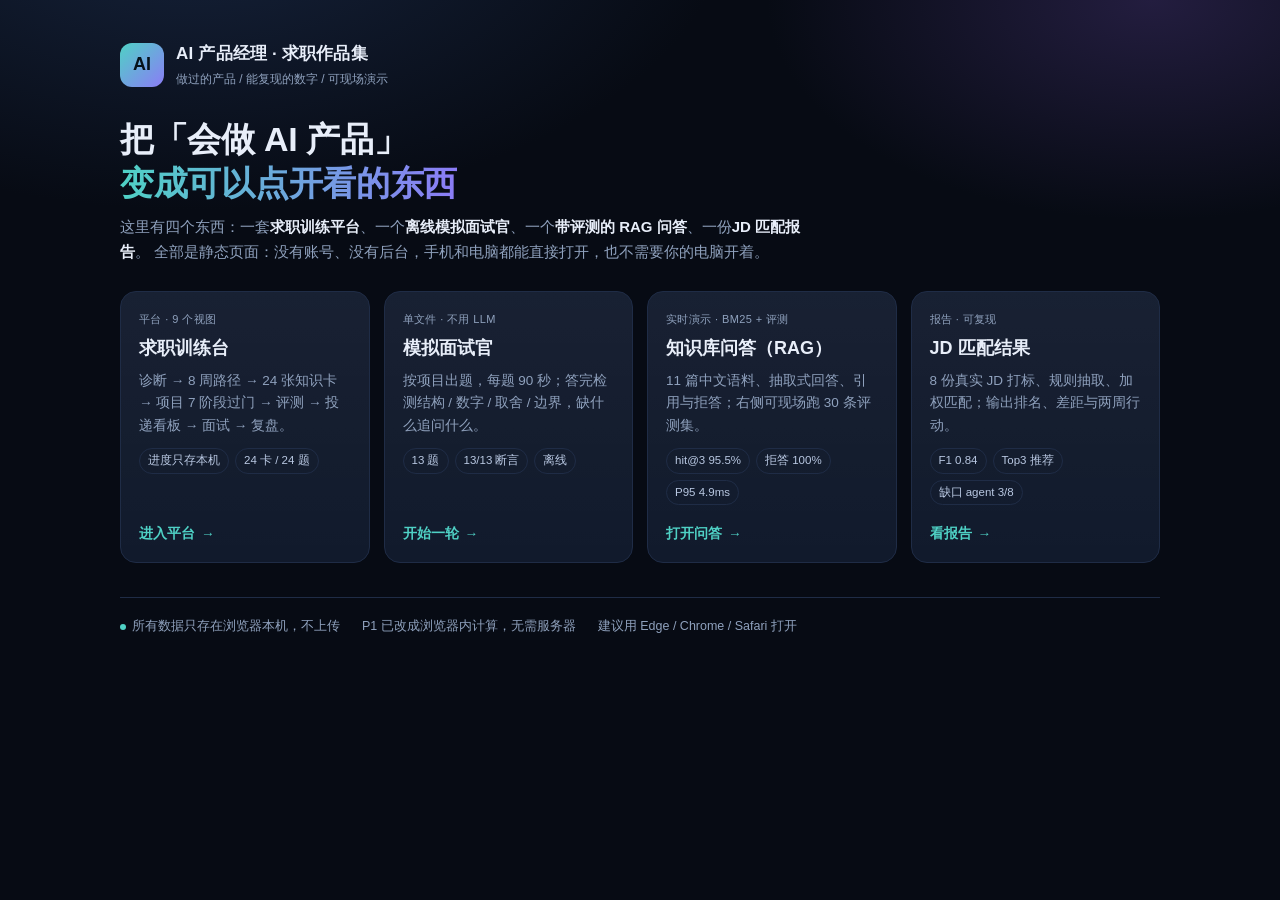
==== index.html @ b9a2f880 "portfolio: platform / p3-interview / p1-rag-static / p2-jd-report" ====
﻿<!doctype html>
<html lang="zh-CN">
<head>
<meta charset="utf-8" />
<meta name="viewport" content="width=device-width, initial-scale=1" />
<title>AI 产品经理 · 求职作品集</title>
<style>
  :root{
    --bg:#070b14; --bg2:#0d1424; --card:#111a2c; --line:#1f2c46;
    --fg:#e8eef9; --dim:#8fa1bd; --accent:#4fd1c5; --accent2:#8b7cf6;
  }
  *{box-sizing:border-box}
  html,body{margin:0;padding:0}
  body{
    background:radial-gradient(900px 500px at 15% -10%,#16233c 0%,transparent 60%),
               radial-gradient(700px 400px at 90% 0%,#231d3f 0%,transparent 55%),var(--bg);
    color:var(--fg);
    font:15px/1.7 -apple-system,"Segoe UI","PingFang SC","Microsoft YaHei",sans-serif;
    min-height:100vh;
  }
  .wrap{max-width:1080px;margin:0 auto;padding:40px 20px 56px}
  header{display:flex;align-items:center;gap:12px;margin-bottom:28px}
  .logo{
    width:44px;height:44px;border-radius:12px;flex:none;
    background:linear-gradient(135deg,var(--accent),var(--accent2));
    display:grid;place-items:center;font-weight:800;color:#06121a;font-size:18px;
  }
  .brand b{font-size:17px;letter-spacing:.2px}
  .brand span{display:block;color:var(--dim);font-size:12px}
  h1{font-size:clamp(24px,5vw,34px);line-height:1.3;margin:12px 0 8px;letter-spacing:-.3px}
  h1 em{font-style:normal;background:linear-gradient(90deg,var(--accent),var(--accent2));-webkit-background-clip:text;background-clip:text;color:transparent}
  .lead{color:var(--dim);max-width:680px;margin:0 0 26px}
  .lead b{color:var(--fg);font-weight:600}
  .grid{display:grid;gap:14px;grid-template-columns:repeat(auto-fit,minmax(236px,1fr))}
  .card{
    background:linear-gradient(180deg,rgba(255,255,255,.03),rgba(255,255,255,0)) ,var(--card);
    border:1px solid var(--line);border-radius:16px;padding:18px 18px 16px;
    display:flex;flex-direction:column;gap:8px;text-decoration:none;color:inherit;
    transition:transform .15s ease,border-color .15s ease,box-shadow .15s ease;
  }
  .card:hover,.card:focus-visible{transform:translateY(-3px);border-color:#2f4468;box-shadow:0 10px 30px rgba(0,0,0,.35);outline:none}
  .tag{font-size:11px;letter-spacing:.4px;color:var(--dim);text-transform:uppercase}
  .card h2{font-size:18px;margin:0;line-height:1.4}
  .card p{margin:0;color:var(--dim);font-size:13.5px}
  .nums{display:flex;flex-wrap:wrap;gap:6px;margin-top:2px}
  .num{font-size:11.5px;border:1px solid var(--line);border-radius:999px;padding:2px 8px;color:#b9c8e2}
  .go{margin-top:auto;padding-top:10px;color:var(--accent);font-weight:600;font-size:13.5px;display:flex;align-items:center;gap:6px}
  .go::after{content:"→";transition:transform .15s ease}
  .card:hover .go::after{transform:translateX(3px)}
  .foot{margin-top:34px;padding-top:18px;border-top:1px solid var(--line);color:var(--dim);font-size:12.5px;display:flex;flex-wrap:wrap;gap:10px 22px}
  .dot{width:6px;height:6px;border-radius:50%;background:var(--accent);display:inline-block;margin-right:6px}
  @media (max-width:560px){
    .wrap{padding:24px 14px 40px}
    .card{padding:16px}
    .foot{flex-direction:column;gap:6px}
  }
</style>
</head>
<body>
<div class="wrap">
  <header>
    <div class="logo">AI</div>
    <div class="brand">
      <b>AI 产品经理 · 求职作品集</b>
      <span>做过的产品 / 能复现的数字 / 可现场演示</span>
    </div>
  </header>

  <h1>把「会做 AI 产品」<br><em>变成可以点开看的东西</em></h1>
  <p class="lead">
    这里有四个东西：一套<b>求职训练平台</b>、一个<b>离线模拟面试官</b>、一个<b>带评测的 RAG 问答</b>、一份<b>JD 匹配报告</b>。
    全部是静态页面：没有账号、没有后台，手机和电脑都能直接打开，也不需要你的电脑开着。
  </p>

  <div class="grid">
    <a class="card" href="platform/">
      <div class="tag">平台 · 9 个视图</div>
      <h2>求职训练台</h2>
      <p>诊断 → 8 周路径 → 24 张知识卡 → 项目 7 阶段过门 → 评测 → 投递看板 → 面试 → 复盘。</p>
      <div class="nums"><span class="num">进度只存本机</span><span class="num">24 卡 / 24 题</span></div>
      <div class="go">进入平台</div>
    </a>

    <a class="card" href="p3/">
      <div class="tag">单文件 · 不用 LLM</div>
      <h2>模拟面试官</h2>
      <p>按项目出题，每题 90 秒；答完检测结构 / 数字 / 取舍 / 边界，缺什么追问什么。</p>
      <div class="nums"><span class="num">13 题</span><span class="num">13/13 断言</span><span class="num">离线</span></div>
      <div class="go">开始一轮</div>
    </a>

    <a class="card" href="p1/">
      <div class="tag">实时演示 · BM25 + 评测</div>
      <h2>知识库问答（RAG）</h2>
      <p>11 篇中文语料、抽取式回答、引用与拒答；右侧可现场跑 30 条评测集。</p>
      <div class="nums"><span class="num">hit@3 95.5%</span><span class="num">拒答 100%</span><span class="num">P95 4.9ms</span></div>
      <div class="go">打开问答</div>
    </a>

    <a class="card" href="p2/">
      <div class="tag">报告 · 可复现</div>
      <h2>JD 匹配结果</h2>
      <p>8 份真实 JD 打标、规则抽取、加权匹配；输出排名、差距与两周行动。</p>
      <div class="nums"><span class="num">F1 0.84</span><span class="num">Top3 推荐</span><span class="num">缺口 agent 3/8</span></div>
      <div class="go">看报告</div>
    </a>
  </div>

  <div class="foot">
    <span><span class="dot"></span>所有数据只存在浏览器本机，不上传</span>
    <span>P1 已改成浏览器内计算，无需服务器</span>
    <span>建议用 Edge / Chrome / Safari 打开</span>
  </div>
</div>
</body>
</html>
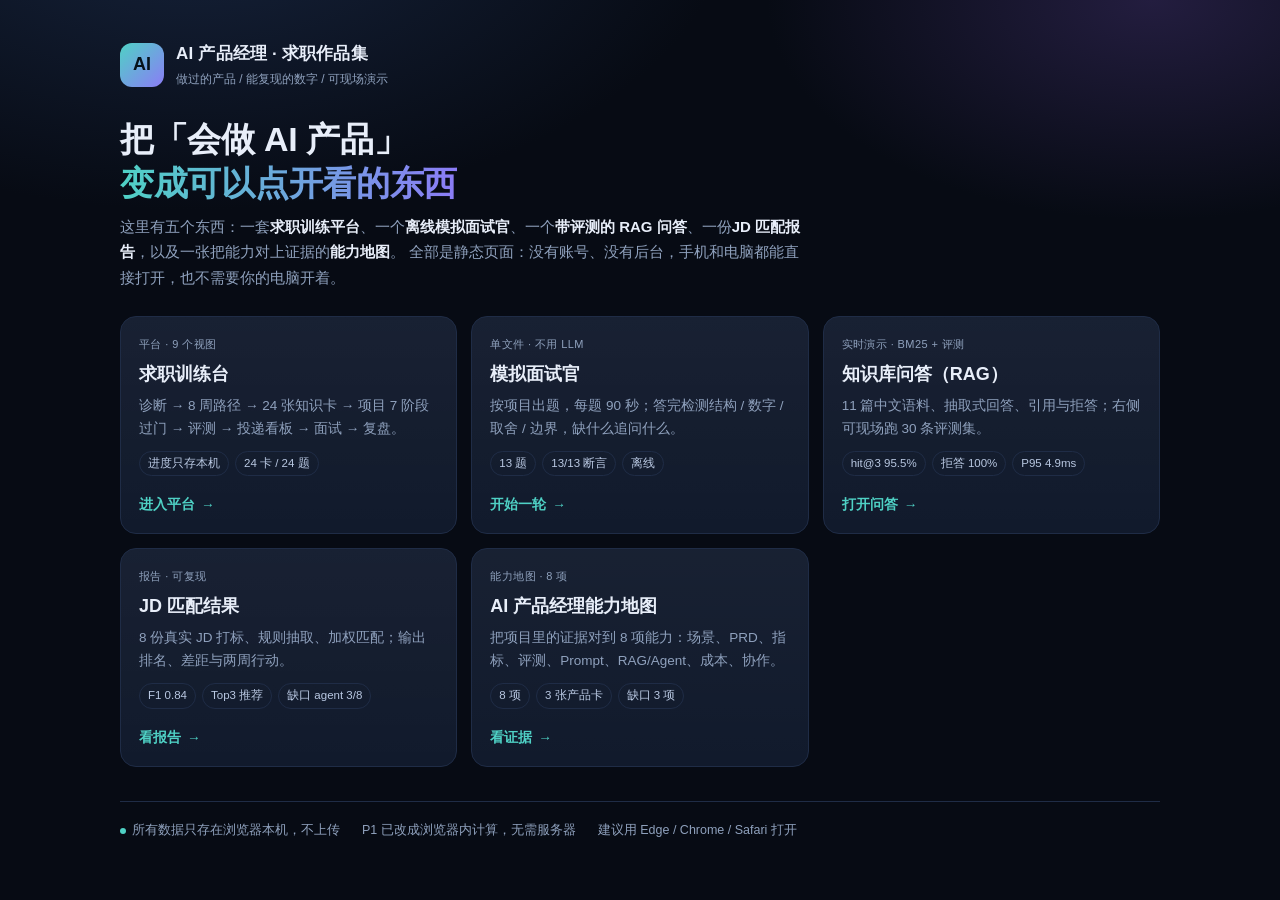
==== commit 1ef6d7a3: "add AI PM skills map: 8 capabilities x evidence, 3 product cards" ====
--- a/index.html
+++ b/index.html
@@ -1,117 +1,124 @@
-﻿<!doctype html>
-<html lang="zh-CN">
-<head>
-<meta charset="utf-8" />
-<meta name="viewport" content="width=device-width, initial-scale=1" />
-<title>AI 产品经理 · 求职作品集</title>
-<style>
-  :root{
-    --bg:#070b14; --bg2:#0d1424; --card:#111a2c; --line:#1f2c46;
-    --fg:#e8eef9; --dim:#8fa1bd; --accent:#4fd1c5; --accent2:#8b7cf6;
-  }
-  *{box-sizing:border-box}
-  html,body{margin:0;padding:0}
-  body{
-    background:radial-gradient(900px 500px at 15% -10%,#16233c 0%,transparent 60%),
-               radial-gradient(700px 400px at 90% 0%,#231d3f 0%,transparent 55%),var(--bg);
-    color:var(--fg);
-    font:15px/1.7 -apple-system,"Segoe UI","PingFang SC","Microsoft YaHei",sans-serif;
-    min-height:100vh;
-  }
-  .wrap{max-width:1080px;margin:0 auto;padding:40px 20px 56px}
-  header{display:flex;align-items:center;gap:12px;margin-bottom:28px}
-  .logo{
-    width:44px;height:44px;border-radius:12px;flex:none;
-    background:linear-gradient(135deg,var(--accent),var(--accent2));
-    display:grid;place-items:center;font-weight:800;color:#06121a;font-size:18px;
-  }
-  .brand b{font-size:17px;letter-spacing:.2px}
-  .brand span{display:block;color:var(--dim);font-size:12px}
-  h1{font-size:clamp(24px,5vw,34px);line-height:1.3;margin:12px 0 8px;letter-spacing:-.3px}
-  h1 em{font-style:normal;background:linear-gradient(90deg,var(--accent),var(--accent2));-webkit-background-clip:text;background-clip:text;color:transparent}
-  .lead{color:var(--dim);max-width:680px;margin:0 0 26px}
-  .lead b{color:var(--fg);font-weight:600}
-  .grid{display:grid;gap:14px;grid-template-columns:repeat(auto-fit,minmax(236px,1fr))}
-  .card{
-    background:linear-gradient(180deg,rgba(255,255,255,.03),rgba(255,255,255,0)) ,var(--card);
-    border:1px solid var(--line);border-radius:16px;padding:18px 18px 16px;
-    display:flex;flex-direction:column;gap:8px;text-decoration:none;color:inherit;
-    transition:transform .15s ease,border-color .15s ease,box-shadow .15s ease;
-  }
-  .card:hover,.card:focus-visible{transform:translateY(-3px);border-color:#2f4468;box-shadow:0 10px 30px rgba(0,0,0,.35);outline:none}
-  .tag{font-size:11px;letter-spacing:.4px;color:var(--dim);text-transform:uppercase}
-  .card h2{font-size:18px;margin:0;line-height:1.4}
-  .card p{margin:0;color:var(--dim);font-size:13.5px}
-  .nums{display:flex;flex-wrap:wrap;gap:6px;margin-top:2px}
-  .num{font-size:11.5px;border:1px solid var(--line);border-radius:999px;padding:2px 8px;color:#b9c8e2}
-  .go{margin-top:auto;padding-top:10px;color:var(--accent);font-weight:600;font-size:13.5px;display:flex;align-items:center;gap:6px}
-  .go::after{content:"→";transition:transform .15s ease}
-  .card:hover .go::after{transform:translateX(3px)}
-  .foot{margin-top:34px;padding-top:18px;border-top:1px solid var(--line);color:var(--dim);font-size:12.5px;display:flex;flex-wrap:wrap;gap:10px 22px}
-  .dot{width:6px;height:6px;border-radius:50%;background:var(--accent);display:inline-block;margin-right:6px}
-  @media (max-width:560px){
-    .wrap{padding:24px 14px 40px}
-    .card{padding:16px}
-    .foot{flex-direction:column;gap:6px}
-  }
-</style>
-</head>
-<body>
-<div class="wrap">
-  <header>
-    <div class="logo">AI</div>
-    <div class="brand">
-      <b>AI 产品经理 · 求职作品集</b>
-      <span>做过的产品 / 能复现的数字 / 可现场演示</span>
-    </div>
-  </header>
-
-  <h1>把「会做 AI 产品」<br><em>变成可以点开看的东西</em></h1>
-  <p class="lead">
-    这里有四个东西：一套<b>求职训练平台</b>、一个<b>离线模拟面试官</b>、一个<b>带评测的 RAG 问答</b>、一份<b>JD 匹配报告</b>。
-    全部是静态页面：没有账号、没有后台，手机和电脑都能直接打开，也不需要你的电脑开着。
-  </p>
-
-  <div class="grid">
-    <a class="card" href="platform/">
-      <div class="tag">平台 · 9 个视图</div>
-      <h2>求职训练台</h2>
-      <p>诊断 → 8 周路径 → 24 张知识卡 → 项目 7 阶段过门 → 评测 → 投递看板 → 面试 → 复盘。</p>
-      <div class="nums"><span class="num">进度只存本机</span><span class="num">24 卡 / 24 题</span></div>
-      <div class="go">进入平台</div>
-    </a>
-
-    <a class="card" href="p3/">
-      <div class="tag">单文件 · 不用 LLM</div>
-      <h2>模拟面试官</h2>
-      <p>按项目出题，每题 90 秒；答完检测结构 / 数字 / 取舍 / 边界，缺什么追问什么。</p>
-      <div class="nums"><span class="num">13 题</span><span class="num">13/13 断言</span><span class="num">离线</span></div>
-      <div class="go">开始一轮</div>
-    </a>
-
-    <a class="card" href="p1/">
-      <div class="tag">实时演示 · BM25 + 评测</div>
-      <h2>知识库问答（RAG）</h2>
-      <p>11 篇中文语料、抽取式回答、引用与拒答；右侧可现场跑 30 条评测集。</p>
-      <div class="nums"><span class="num">hit@3 95.5%</span><span class="num">拒答 100%</span><span class="num">P95 4.9ms</span></div>
-      <div class="go">打开问答</div>
-    </a>
-
-    <a class="card" href="p2/">
-      <div class="tag">报告 · 可复现</div>
-      <h2>JD 匹配结果</h2>
-      <p>8 份真实 JD 打标、规则抽取、加权匹配；输出排名、差距与两周行动。</p>
-      <div class="nums"><span class="num">F1 0.84</span><span class="num">Top3 推荐</span><span class="num">缺口 agent 3/8</span></div>
-      <div class="go">看报告</div>
-    </a>
-  </div>
-
-  <div class="foot">
-    <span><span class="dot"></span>所有数据只存在浏览器本机，不上传</span>
-    <span>P1 已改成浏览器内计算，无需服务器</span>
-    <span>建议用 Edge / Chrome / Safari 打开</span>
-  </div>
-</div>
-</body>
-</html>
-
+﻿<!doctype html>
+<html lang="zh-CN">
+<head>
+<meta charset="utf-8" />
+<meta name="viewport" content="width=device-width, initial-scale=1" />
+<title>AI 产品经理 · 求职作品集</title>
+<style>
+  :root{
+    --bg:#070b14; --bg2:#0d1424; --card:#111a2c; --line:#1f2c46;
+    --fg:#e8eef9; --dim:#8fa1bd; --accent:#4fd1c5; --accent2:#8b7cf6;
+  }
+  *{box-sizing:border-box}
+  html,body{margin:0;padding:0}
+  body{
+    background:radial-gradient(900px 500px at 15% -10%,#16233c 0%,transparent 60%),
+               radial-gradient(700px 400px at 90% 0%,#231d3f 0%,transparent 55%),var(--bg);
+    color:var(--fg);
+    font:15px/1.7 -apple-system,"Segoe UI","PingFang SC","Microsoft YaHei",sans-serif;
+    min-height:100vh;
+  }
+  .wrap{max-width:1080px;margin:0 auto;padding:40px 20px 56px}
+  header{display:flex;align-items:center;gap:12px;margin-bottom:28px}
+  .logo{
+    width:44px;height:44px;border-radius:12px;flex:none;
+    background:linear-gradient(135deg,var(--accent),var(--accent2));
+    display:grid;place-items:center;font-weight:800;color:#06121a;font-size:18px;
+  }
+  .brand b{font-size:17px;letter-spacing:.2px}
+  .brand span{display:block;color:var(--dim);font-size:12px}
+  h1{font-size:clamp(24px,5vw,34px);line-height:1.3;margin:12px 0 8px;letter-spacing:-.3px}
+  h1 em{font-style:normal;background:linear-gradient(90deg,var(--accent),var(--accent2));-webkit-background-clip:text;background-clip:text;color:transparent}
+  .lead{color:var(--dim);max-width:680px;margin:0 0 26px}
+  .lead b{color:var(--fg);font-weight:600}
+  .grid{display:grid;gap:14px;grid-template-columns:repeat(auto-fit,minmax(300px,1fr))}
+  .card{
+    background:linear-gradient(180deg,rgba(255,255,255,.03),rgba(255,255,255,0)) ,var(--card);
+    border:1px solid var(--line);border-radius:16px;padding:18px 18px 16px;
+    display:flex;flex-direction:column;gap:8px;text-decoration:none;color:inherit;
+    transition:transform .15s ease,border-color .15s ease,box-shadow .15s ease;
+  }
+  .card:hover,.card:focus-visible{transform:translateY(-3px);border-color:#2f4468;box-shadow:0 10px 30px rgba(0,0,0,.35);outline:none}
+  .tag{font-size:11px;letter-spacing:.4px;color:var(--dim);text-transform:uppercase}
+  .card h2{font-size:18px;margin:0;line-height:1.4}
+  .card p{margin:0;color:var(--dim);font-size:13.5px}
+  .nums{display:flex;flex-wrap:wrap;gap:6px;margin-top:2px}
+  .num{font-size:11.5px;border:1px solid var(--line);border-radius:999px;padding:2px 8px;color:#b9c8e2}
+  .go{margin-top:auto;padding-top:10px;color:var(--accent);font-weight:600;font-size:13.5px;display:flex;align-items:center;gap:6px}
+  .go::after{content:"→";transition:transform .15s ease}
+  .card:hover .go::after{transform:translateX(3px)}
+  .foot{margin-top:34px;padding-top:18px;border-top:1px solid var(--line);color:var(--dim);font-size:12.5px;display:flex;flex-wrap:wrap;gap:10px 22px}
+  .dot{width:6px;height:6px;border-radius:50%;background:var(--accent);display:inline-block;margin-right:6px}
+  @media (max-width:560px){
+    .wrap{padding:24px 14px 40px}
+    .card{padding:16px}
+    .foot{flex-direction:column;gap:6px}
+  }
+</style>
+</head>
+<body>
+<div class="wrap">
+  <header>
+    <div class="logo">AI</div>
+    <div class="brand">
+      <b>AI 产品经理 · 求职作品集</b>
+      <span>做过的产品 / 能复现的数字 / 可现场演示</span>
+    </div>
+  </header>
+
+  <h1>把「会做 AI 产品」<br><em>变成可以点开看的东西</em></h1>
+  <p class="lead">
+    这里有五个东西：一套<b>求职训练平台</b>、一个<b>离线模拟面试官</b>、一个<b>带评测的 RAG 问答</b>、一份<b>JD 匹配报告</b>，以及一张把能力对上证据的<b>能力地图</b>。
+    全部是静态页面：没有账号、没有后台，手机和电脑都能直接打开，也不需要你的电脑开着。
+  </p>
+
+  <div class="grid">
+    <a class="card" href="platform/">
+      <div class="tag">平台 · 9 个视图</div>
+      <h2>求职训练台</h2>
+      <p>诊断 → 8 周路径 → 24 张知识卡 → 项目 7 阶段过门 → 评测 → 投递看板 → 面试 → 复盘。</p>
+      <div class="nums"><span class="num">进度只存本机</span><span class="num">24 卡 / 24 题</span></div>
+      <div class="go">进入平台</div>
+    </a>
+
+    <a class="card" href="p3/">
+      <div class="tag">单文件 · 不用 LLM</div>
+      <h2>模拟面试官</h2>
+      <p>按项目出题，每题 90 秒；答完检测结构 / 数字 / 取舍 / 边界，缺什么追问什么。</p>
+      <div class="nums"><span class="num">13 题</span><span class="num">13/13 断言</span><span class="num">离线</span></div>
+      <div class="go">开始一轮</div>
+    </a>
+
+    <a class="card" href="p1/">
+      <div class="tag">实时演示 · BM25 + 评测</div>
+      <h2>知识库问答（RAG）</h2>
+      <p>11 篇中文语料、抽取式回答、引用与拒答；右侧可现场跑 30 条评测集。</p>
+      <div class="nums"><span class="num">hit@3 95.5%</span><span class="num">拒答 100%</span><span class="num">P95 4.9ms</span></div>
+      <div class="go">打开问答</div>
+    </a>
+
+    <a class="card" href="p2/">
+      <div class="tag">报告 · 可复现</div>
+      <h2>JD 匹配结果</h2>
+      <p>8 份真实 JD 打标、规则抽取、加权匹配；输出排名、差距与两周行动。</p>
+      <div class="nums"><span class="num">F1 0.84</span><span class="num">Top3 推荐</span><span class="num">缺口 agent 3/8</span></div>
+      <div class="go">看报告</div>
+    </a>
+    <a class="card" href="skills/">
+      <div class="tag">能力地图 · 8 项</div>
+      <h2>AI 产品经理能力地图</h2>
+      <p>把项目里的证据对到 8 项能力：场景、PRD、指标、评测、Prompt、RAG/Agent、成本、协作。</p>
+      <div class="nums"><span class="num">8 项</span><span class="num">3 张产品卡</span><span class="num">缺口 3 项</span></div>
+      <div class="go">看证据</div>
+    </a>
+  </div>
+
+  <div class="foot">
+    <span><span class="dot"></span>所有数据只存在浏览器本机，不上传</span>
+    <span>P1 已改成浏览器内计算，无需服务器</span>
+    <span>建议用 Edge / Chrome / Safari 打开</span>
+  </div>
+</div>
+</body>
+</html>
+
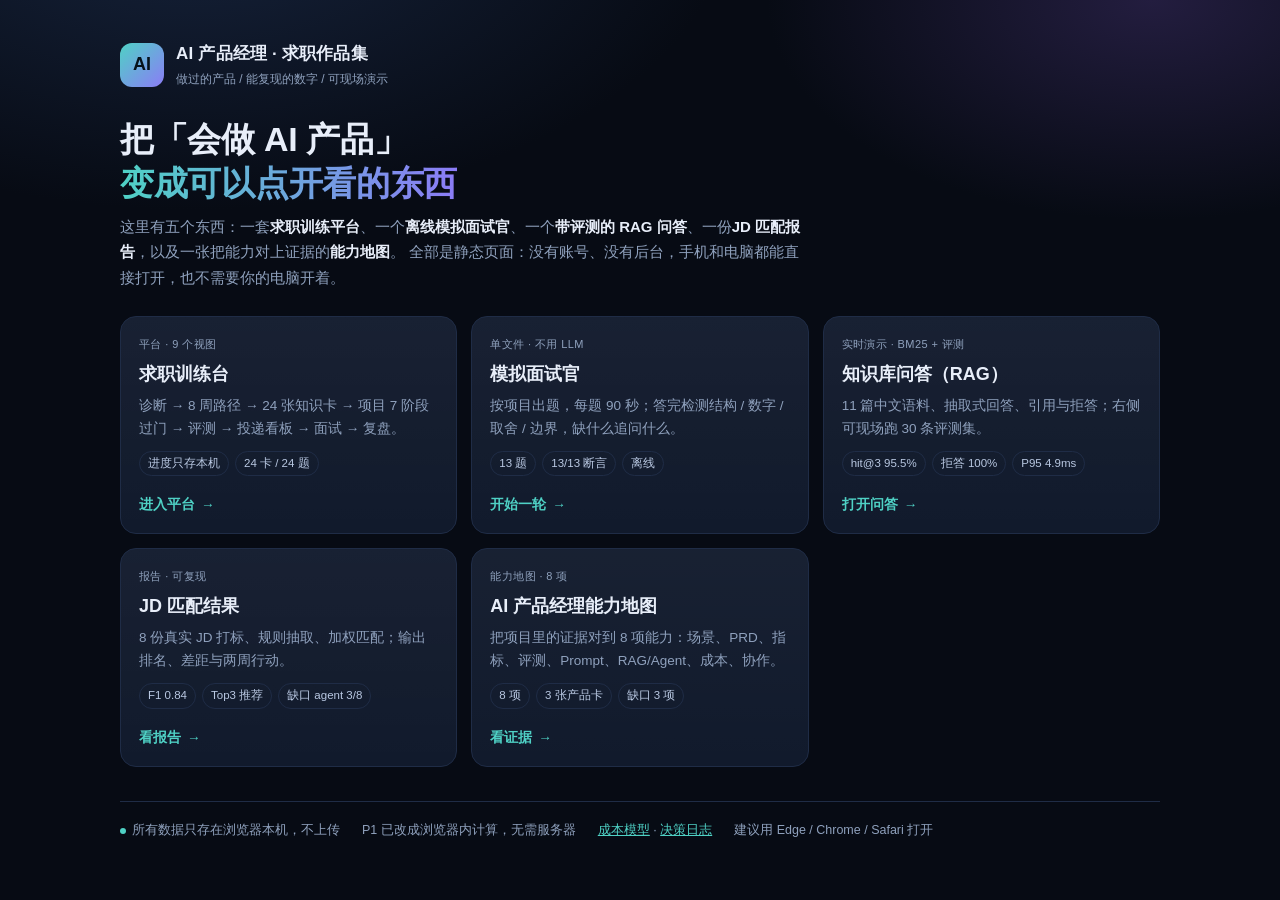
==== commit 65a1ac3d: "p1: real failure attribution; add cost model and decision log" ====
--- a/index.html
+++ b/index.html
@@ -116,6 +116,7 @@
   <div class="foot">
     <span><span class="dot"></span>所有数据只存在浏览器本机，不上传</span>
     <span>P1 已改成浏览器内计算，无需服务器</span>
+    <span><a href="cost/" style="color:#4fd1c5">成本模型</a> · <a href="log/" style="color:#4fd1c5">决策日志</a></span>
     <span>建议用 Edge / Chrome / Safari 打开</span>
   </div>
 </div>
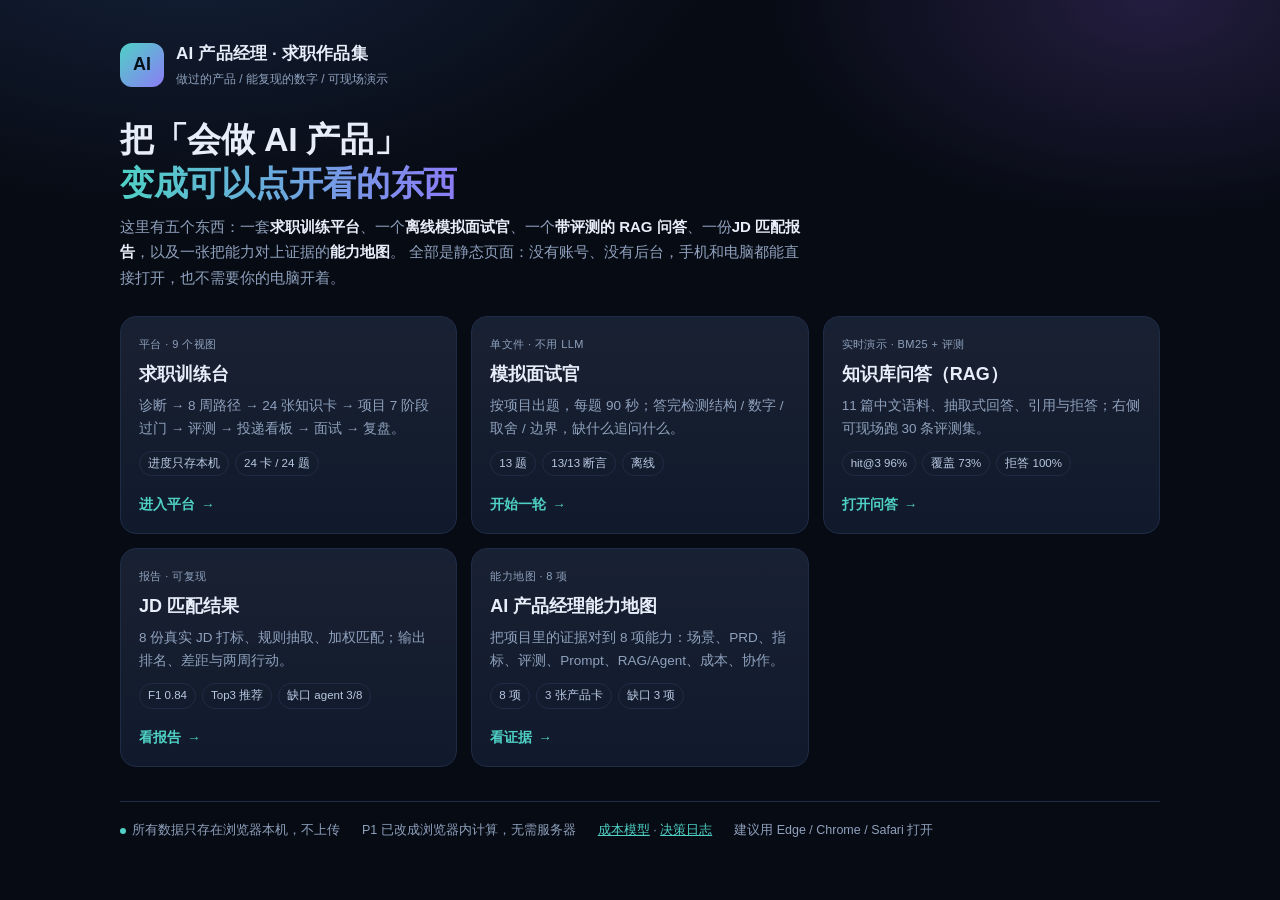
==== commit 729a6cd9: "p1: strip html/code noise; expose metric pollution (82->73 coverage); honest matrix" ====
--- a/index.html
+++ b/index.html
@@ -93,7 +93,7 @@
       <div class="tag">实时演示 · BM25 + 评测</div>
       <h2>知识库问答（RAG）</h2>
       <p>11 篇中文语料、抽取式回答、引用与拒答；右侧可现场跑 30 条评测集。</p>
-      <div class="nums"><span class="num">hit@3 95.5%</span><span class="num">拒答 100%</span><span class="num">P95 4.9ms</span></div>
+      <div class="nums"><span class="num">hit@3 96%</span><span class="num">覆盖 73%</span><span class="num">拒答 100%</span></div>
       <div class="go">打开问答</div>
     </a>
 
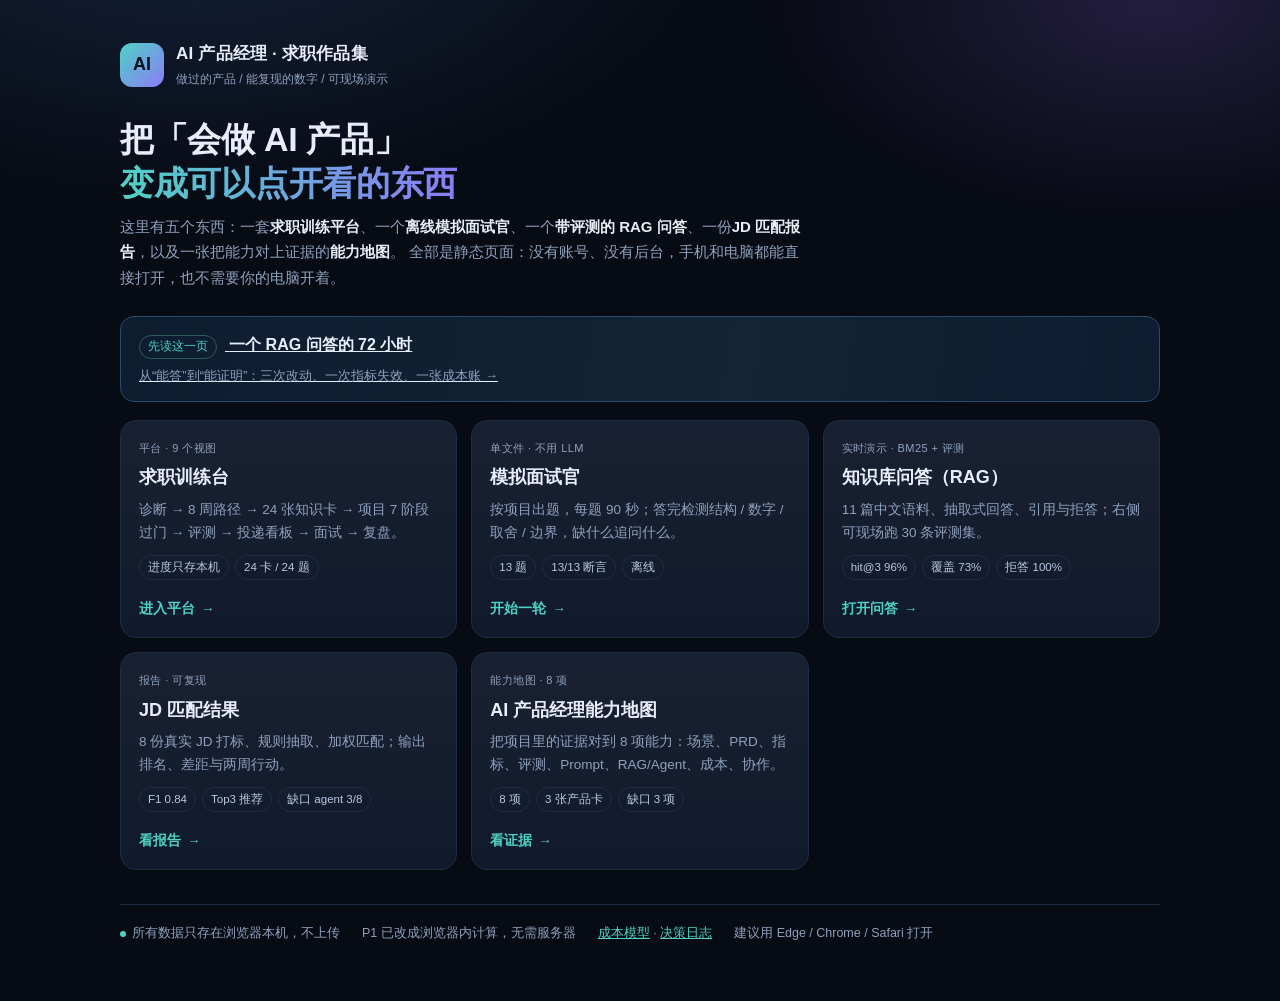
==== commit 823c7c32: "add case study page; link from home and skills; metrics 96/73/100" ====
--- a/index.html
+++ b/index.html
@@ -54,6 +54,11 @@
     .card{padding:16px}
     .foot{flex-direction:column;gap:6px}
   }
+.first{display:block;border:1px solid #2a4a6b;background:linear-gradient(100deg,#0e1c30,#122436 60%,#0e1c30);border-radius:14px;padding:14px 18px;margin:0 0 18px;color:#e8eef9}
+.first .k{display:inline-block;font-size:11.5px;color:#4fd1c5;border:1px solid #2f5a58;border-radius:999px;padding:1px 8px;margin-right:8px}
+.first b{font-size:16px}
+.first .d{display:block;color:#8fa1bd;font-size:13px;margin-top:6px}
+.first:hover{border-color:#4fd1c5}
 </style>
 </head>
 <body>
@@ -72,7 +77,12 @@
     全部是静态页面：没有账号、没有后台，手机和电脑都能直接打开，也不需要你的电脑开着。
   </p>
 
-  <div class="grid">
+  <a class="first" href="case/">
+  <span class="k">先读这一页</span>
+  <b>一个 RAG 问答的 72 小时</b>
+  <span class="d">从“能答”到“能证明”：三次改动、一次指标失效、一张成本账 →</span>
+</a>
+<div class="grid">
     <a class="card" href="platform/">
       <div class="tag">平台 · 9 个视图</div>
       <h2>求职训练台</h2>
